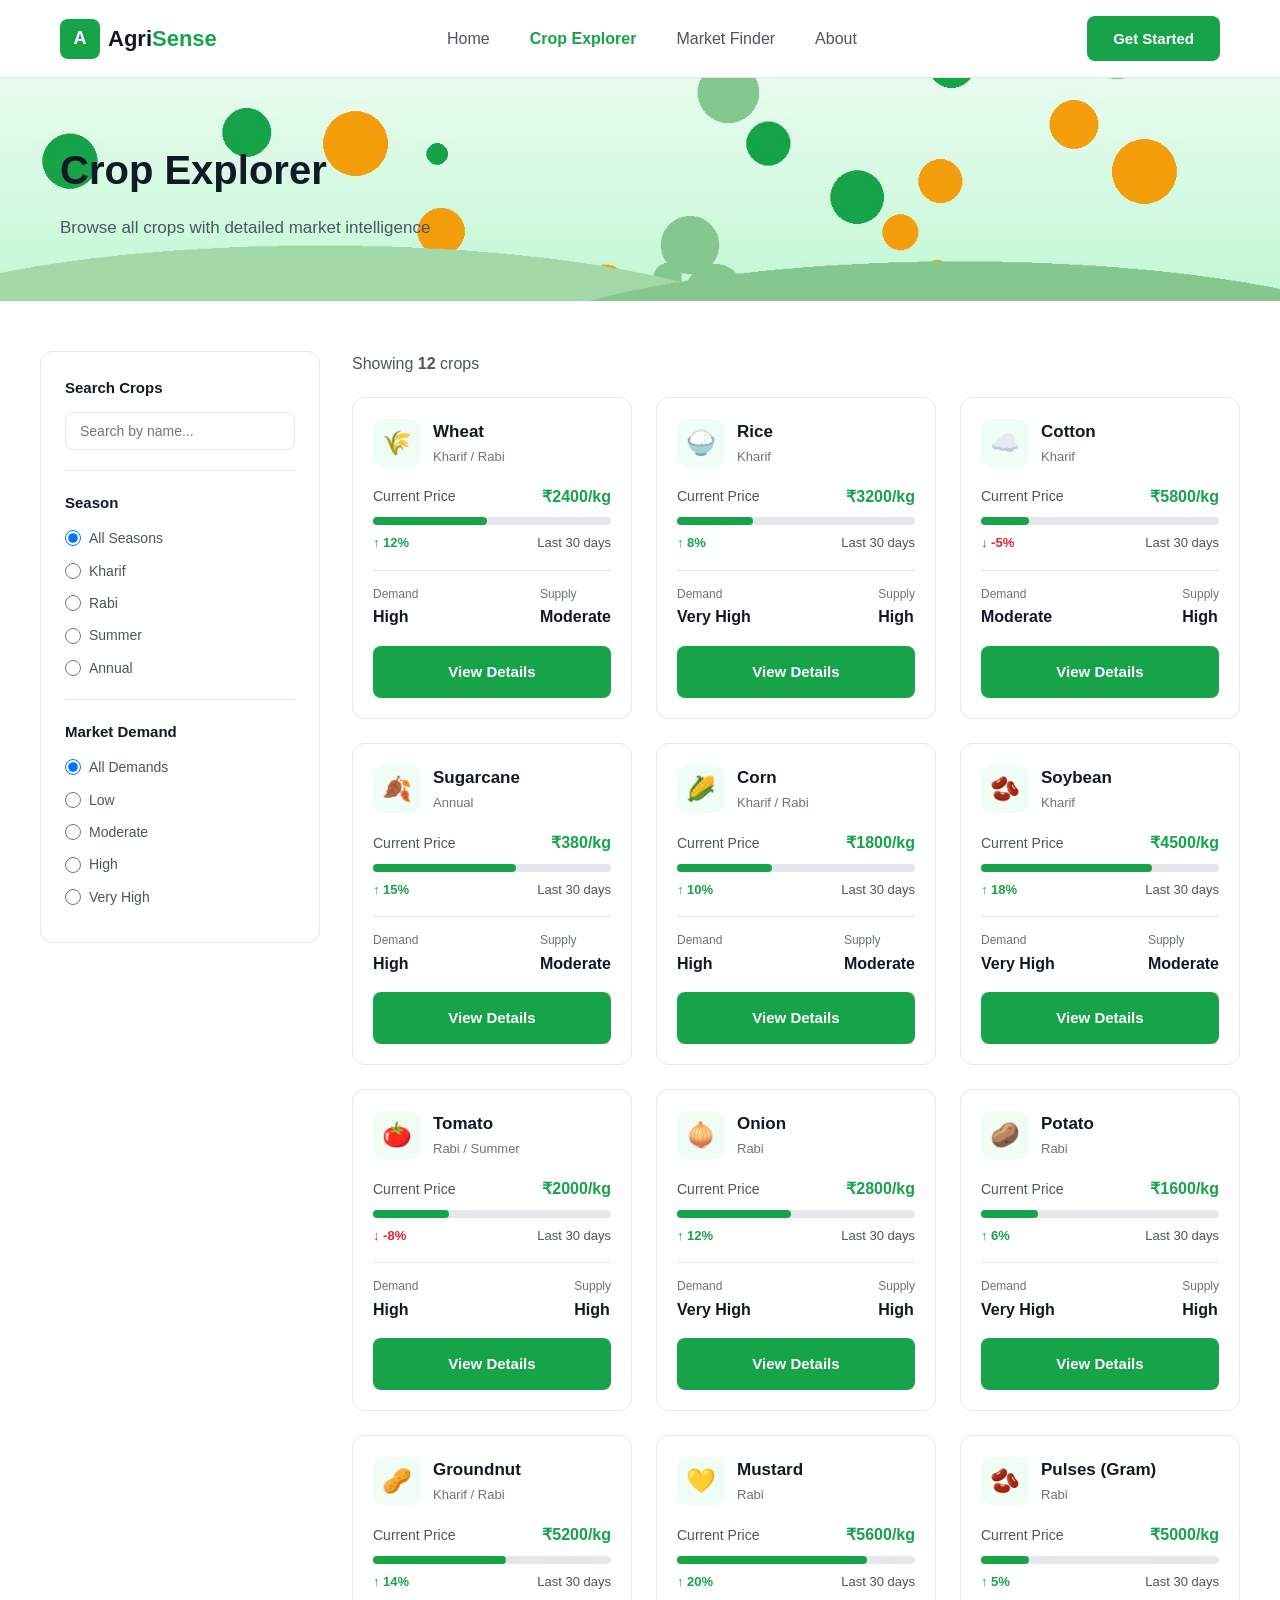
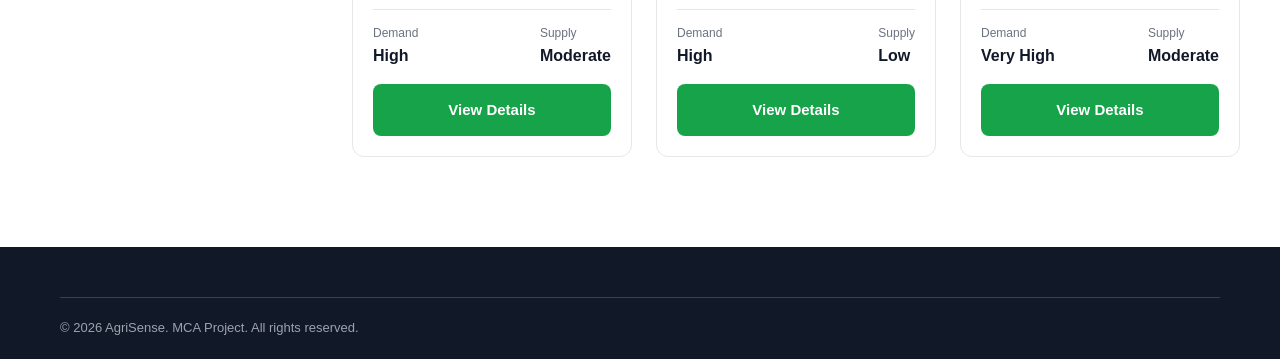
==== crops.html @ e9f4db15 "Initial AgriSense project" ====
<!DOCTYPE html>
<html lang="en">
<head>
  <meta charset="UTF-8">
  <meta name="viewport" content="width=device-width, initial-scale=1.0">
  <title>Crop Explorer - AgriSense</title>
  <link rel="stylesheet" href="css/style.css">
</head>
<body>

  <!-- ============ NAVBAR ============ -->
  <header class="navbar">
    <!-- Hidden checkbox that remembers if the mobile menu is open.
         Pure CSS - no JavaScript involved. -->
    <input type="checkbox" id="navToggle" class="navbar-toggle-checkbox">

    <div class="container navbar-inner">

      <a href="index.html" class="navbar-logo">
        <div class="navbar-logo-box">A</div>
        <span class="navbar-logo-text">Agri<span>Sense</span></span>
      </a>

      <nav class="navbar-menu">
        <a href="index.html" class="navbar-link">Home</a>
        <a href="crops.html" class="navbar-link active">Crop Explorer</a>
        <a href="markets.html" class="navbar-link">Market Finder</a>
        <a href="index.html" class="navbar-link">About</a>
      </nav>

      <div class="navbar-actions">
        <button class="btn btn-primary">Get Started</button>
      </div>

      <!-- Clicking this label checks/unchecks #navToggle above -->
      <label for="navToggle" class="navbar-toggle" aria-label="Toggle menu">
        <span class="navbar-toggle-bar"></span>
        <span class="navbar-toggle-bar"></span>
        <span class="navbar-toggle-bar"></span>
      </label>
    </div>

    <div class="navbar-mobile-menu-wrap">
      <div class="container">
        <nav class="navbar-mobile-menu">
          <a href="index.html" class="navbar-mobile-link">Home</a>
          <a href="crops.html" class="navbar-mobile-link">Crop Explorer</a>
          <a href="markets.html" class="navbar-mobile-link">Market Finder</a>
          <a href="index.html" class="navbar-mobile-link">About</a>
          <button class="btn btn-primary btn-full-width">Get Started</button>
        </nav>
      </div>
    </div>
  </header>

  <!-- ============ PAGE HEADER (with banner image) ============ -->
  <section class="page-header page-header-crops">
    <div class="container">
      <h1>Crop Explorer</h1>
      <p>Browse all crops with detailed market intelligence</p>
    </div>
  </section>

  <!-- ============ FILTERS + CROP GRID ============ -->
  <!-- Note: this is a plain HTML/CSS page, so the search box and
       filters below are for visual layout only. Making them actually
       filter the crops would need JavaScript, which this version
       does not use. -->
  <section class="container page-content">

    <aside class="filter-sidebar">

      <div class="filter-group">
        <h3 class="filter-title">Search Crops</h3>
        <input type="text" class="search-input" placeholder="Search by name...">
      </div>

      <div class="filter-group">
        <h3 class="filter-title">Season</h3>
        <label class="radio-option">
          <input type="radio" name="season" checked>
          <span>All Seasons</span>
        </label>
        <label class="radio-option">
          <input type="radio" name="season">
          <span>Kharif</span>
        </label>
        <label class="radio-option">
          <input type="radio" name="season">
          <span>Rabi</span>
        </label>
        <label class="radio-option">
          <input type="radio" name="season">
          <span>Summer</span>
        </label>
        <label class="radio-option">
          <input type="radio" name="season">
          <span>Annual</span>
        </label>
      </div>

      <div class="filter-group">
        <h3 class="filter-title">Market Demand</h3>
        <label class="radio-option">
          <input type="radio" name="demand" checked>
          <span>All Demands</span>
        </label>
        <label class="radio-option">
          <input type="radio" name="demand">
          <span>Low</span>
        </label>
        <label class="radio-option">
          <input type="radio" name="demand">
          <span>Moderate</span>
        </label>
        <label class="radio-option">
          <input type="radio" name="demand">
          <span>High</span>
        </label>
        <label class="radio-option">
          <input type="radio" name="demand">
          <span>Very High</span>
        </label>
      </div>

    </aside>

    <div class="results-area">

      <div class="results-info-row">
        <p>Showing <strong>12</strong> crops</p>
      </div>

      <div class="crops-list">
        <div class="crop-card">
          <div class="crop-card-top">
            <div class="crop-icon-box">🌾</div>
            <div>
              <h3 class="crop-name">Wheat</h3>
              <p class="crop-season">Kharif / Rabi</p>
            </div>
          </div>

          <div class="crop-price-row">
            <span class="crop-price-label">Current Price</span>
            <span class="crop-price-value">₹2400/kg</span>
          </div>

          <div class="crop-progress-track">
            <div class="crop-progress-fill" style="width:48%;"></div>
          </div>

          <div class="crop-trend-row">
            <span class="crop-trend-up">↑ 12%</span>
            <span>Last 30 days</span>
          </div>

          <div class="crop-extra-row">
            <div>
              <p class="crop-extra-label">Demand</p>
              <p class="crop-extra-value">High</p>
            </div>
            <div>
              <p class="crop-extra-label">Supply</p>
              <p class="crop-extra-value">Moderate</p>
            </div>
          </div>

          <a href="#" class="btn btn-primary btn-full-width">View Details</a>
        </div>

        <div class="crop-card">
          <div class="crop-card-top">
            <div class="crop-icon-box">🍚</div>
            <div>
              <h3 class="crop-name">Rice</h3>
              <p class="crop-season">Kharif</p>
            </div>
          </div>

          <div class="crop-price-row">
            <span class="crop-price-label">Current Price</span>
            <span class="crop-price-value">₹3200/kg</span>
          </div>

          <div class="crop-progress-track">
            <div class="crop-progress-fill" style="width:32%;"></div>
          </div>

          <div class="crop-trend-row">
            <span class="crop-trend-up">↑ 8%</span>
            <span>Last 30 days</span>
          </div>

          <div class="crop-extra-row">
            <div>
              <p class="crop-extra-label">Demand</p>
              <p class="crop-extra-value">Very High</p>
            </div>
            <div>
              <p class="crop-extra-label">Supply</p>
              <p class="crop-extra-value">High</p>
            </div>
          </div>

          <a href="#" class="btn btn-primary btn-full-width">View Details</a>
        </div>

        <div class="crop-card">
          <div class="crop-card-top">
            <div class="crop-icon-box">☁️</div>
            <div>
              <h3 class="crop-name">Cotton</h3>
              <p class="crop-season">Kharif</p>
            </div>
          </div>

          <div class="crop-price-row">
            <span class="crop-price-label">Current Price</span>
            <span class="crop-price-value">₹5800/kg</span>
          </div>

          <div class="crop-progress-track">
            <div class="crop-progress-fill" style="width:20%;"></div>
          </div>

          <div class="crop-trend-row">
            <span class="crop-trend-down">↓ -5%</span>
            <span>Last 30 days</span>
          </div>

          <div class="crop-extra-row">
            <div>
              <p class="crop-extra-label">Demand</p>
              <p class="crop-extra-value">Moderate</p>
            </div>
            <div>
              <p class="crop-extra-label">Supply</p>
              <p class="crop-extra-value">High</p>
            </div>
          </div>

          <a href="#" class="btn btn-primary btn-full-width">View Details</a>
        </div>

        <div class="crop-card">
          <div class="crop-card-top">
            <div class="crop-icon-box">🍂</div>
            <div>
              <h3 class="crop-name">Sugarcane</h3>
              <p class="crop-season">Annual</p>
            </div>
          </div>

          <div class="crop-price-row">
            <span class="crop-price-label">Current Price</span>
            <span class="crop-price-value">₹380/kg</span>
          </div>

          <div class="crop-progress-track">
            <div class="crop-progress-fill" style="width:60%;"></div>
          </div>

          <div class="crop-trend-row">
            <span class="crop-trend-up">↑ 15%</span>
            <span>Last 30 days</span>
          </div>

          <div class="crop-extra-row">
            <div>
              <p class="crop-extra-label">Demand</p>
              <p class="crop-extra-value">High</p>
            </div>
            <div>
              <p class="crop-extra-label">Supply</p>
              <p class="crop-extra-value">Moderate</p>
            </div>
          </div>

          <a href="#" class="btn btn-primary btn-full-width">View Details</a>
        </div>

        <div class="crop-card">
          <div class="crop-card-top">
            <div class="crop-icon-box">🌽</div>
            <div>
              <h3 class="crop-name">Corn</h3>
              <p class="crop-season">Kharif / Rabi</p>
            </div>
          </div>

          <div class="crop-price-row">
            <span class="crop-price-label">Current Price</span>
            <span class="crop-price-value">₹1800/kg</span>
          </div>

          <div class="crop-progress-track">
            <div class="crop-progress-fill" style="width:40%;"></div>
          </div>

          <div class="crop-trend-row">
            <span class="crop-trend-up">↑ 10%</span>
            <span>Last 30 days</span>
          </div>

          <div class="crop-extra-row">
            <div>
              <p class="crop-extra-label">Demand</p>
              <p class="crop-extra-value">High</p>
            </div>
            <div>
              <p class="crop-extra-label">Supply</p>
              <p class="crop-extra-value">Moderate</p>
            </div>
          </div>

          <a href="#" class="btn btn-primary btn-full-width">View Details</a>
        </div>

        <div class="crop-card">
          <div class="crop-card-top">
            <div class="crop-icon-box">🫘</div>
            <div>
              <h3 class="crop-name">Soybean</h3>
              <p class="crop-season">Kharif</p>
            </div>
          </div>

          <div class="crop-price-row">
            <span class="crop-price-label">Current Price</span>
            <span class="crop-price-value">₹4500/kg</span>
          </div>

          <div class="crop-progress-track">
            <div class="crop-progress-fill" style="width:72%;"></div>
          </div>

          <div class="crop-trend-row">
            <span class="crop-trend-up">↑ 18%</span>
            <span>Last 30 days</span>
          </div>

          <div class="crop-extra-row">
            <div>
              <p class="crop-extra-label">Demand</p>
              <p class="crop-extra-value">Very High</p>
            </div>
            <div>
              <p class="crop-extra-label">Supply</p>
              <p class="crop-extra-value">Moderate</p>
            </div>
          </div>

          <a href="#" class="btn btn-primary btn-full-width">View Details</a>
        </div>

        <div class="crop-card">
          <div class="crop-card-top">
            <div class="crop-icon-box">🍅</div>
            <div>
              <h3 class="crop-name">Tomato</h3>
              <p class="crop-season">Rabi / Summer</p>
            </div>
          </div>

          <div class="crop-price-row">
            <span class="crop-price-label">Current Price</span>
            <span class="crop-price-value">₹2000/kg</span>
          </div>

          <div class="crop-progress-track">
            <div class="crop-progress-fill" style="width:32%;"></div>
          </div>

          <div class="crop-trend-row">
            <span class="crop-trend-down">↓ -8%</span>
            <span>Last 30 days</span>
          </div>

          <div class="crop-extra-row">
            <div>
              <p class="crop-extra-label">Demand</p>
              <p class="crop-extra-value">High</p>
            </div>
            <div>
              <p class="crop-extra-label">Supply</p>
              <p class="crop-extra-value">High</p>
            </div>
          </div>

          <a href="#" class="btn btn-primary btn-full-width">View Details</a>
        </div>

        <div class="crop-card">
          <div class="crop-card-top">
            <div class="crop-icon-box">🧅</div>
            <div>
              <h3 class="crop-name">Onion</h3>
              <p class="crop-season">Rabi</p>
            </div>
          </div>

          <div class="crop-price-row">
            <span class="crop-price-label">Current Price</span>
            <span class="crop-price-value">₹2800/kg</span>
          </div>

          <div class="crop-progress-track">
            <div class="crop-progress-fill" style="width:48%;"></div>
          </div>

          <div class="crop-trend-row">
            <span class="crop-trend-up">↑ 12%</span>
            <span>Last 30 days</span>
          </div>

          <div class="crop-extra-row">
            <div>
              <p class="crop-extra-label">Demand</p>
              <p class="crop-extra-value">Very High</p>
            </div>
            <div>
              <p class="crop-extra-label">Supply</p>
              <p class="crop-extra-value">High</p>
            </div>
          </div>

          <a href="#" class="btn btn-primary btn-full-width">View Details</a>
        </div>

        <div class="crop-card">
          <div class="crop-card-top">
            <div class="crop-icon-box">🥔</div>
            <div>
              <h3 class="crop-name">Potato</h3>
              <p class="crop-season">Rabi</p>
            </div>
          </div>

          <div class="crop-price-row">
            <span class="crop-price-label">Current Price</span>
            <span class="crop-price-value">₹1600/kg</span>
          </div>

          <div class="crop-progress-track">
            <div class="crop-progress-fill" style="width:24%;"></div>
          </div>

          <div class="crop-trend-row">
            <span class="crop-trend-up">↑ 6%</span>
            <span>Last 30 days</span>
          </div>

          <div class="crop-extra-row">
            <div>
              <p class="crop-extra-label">Demand</p>
              <p class="crop-extra-value">Very High</p>
            </div>
            <div>
              <p class="crop-extra-label">Supply</p>
              <p class="crop-extra-value">High</p>
            </div>
          </div>

          <a href="#" class="btn btn-primary btn-full-width">View Details</a>
        </div>

        <div class="crop-card">
          <div class="crop-card-top">
            <div class="crop-icon-box">🥜</div>
            <div>
              <h3 class="crop-name">Groundnut</h3>
              <p class="crop-season">Kharif / Rabi</p>
            </div>
          </div>

          <div class="crop-price-row">
            <span class="crop-price-label">Current Price</span>
            <span class="crop-price-value">₹5200/kg</span>
          </div>

          <div class="crop-progress-track">
            <div class="crop-progress-fill" style="width:56%;"></div>
          </div>

          <div class="crop-trend-row">
            <span class="crop-trend-up">↑ 14%</span>
            <span>Last 30 days</span>
          </div>

          <div class="crop-extra-row">
            <div>
              <p class="crop-extra-label">Demand</p>
              <p class="crop-extra-value">High</p>
            </div>
            <div>
              <p class="crop-extra-label">Supply</p>
              <p class="crop-extra-value">Moderate</p>
            </div>
          </div>

          <a href="#" class="btn btn-primary btn-full-width">View Details</a>
        </div>

        <div class="crop-card">
          <div class="crop-card-top">
            <div class="crop-icon-box">💛</div>
            <div>
              <h3 class="crop-name">Mustard</h3>
              <p class="crop-season">Rabi</p>
            </div>
          </div>

          <div class="crop-price-row">
            <span class="crop-price-label">Current Price</span>
            <span class="crop-price-value">₹5600/kg</span>
          </div>

          <div class="crop-progress-track">
            <div class="crop-progress-fill" style="width:80%;"></div>
          </div>

          <div class="crop-trend-row">
            <span class="crop-trend-up">↑ 20%</span>
            <span>Last 30 days</span>
          </div>

          <div class="crop-extra-row">
            <div>
              <p class="crop-extra-label">Demand</p>
              <p class="crop-extra-value">High</p>
            </div>
            <div>
              <p class="crop-extra-label">Supply</p>
              <p class="crop-extra-value">Low</p>
            </div>
          </div>

          <a href="#" class="btn btn-primary btn-full-width">View Details</a>
        </div>

        <div class="crop-card">
          <div class="crop-card-top">
            <div class="crop-icon-box">🫘</div>
            <div>
              <h3 class="crop-name">Pulses (Gram)</h3>
              <p class="crop-season">Rabi</p>
            </div>
          </div>

          <div class="crop-price-row">
            <span class="crop-price-label">Current Price</span>
            <span class="crop-price-value">₹5000/kg</span>
          </div>

          <div class="crop-progress-track">
            <div class="crop-progress-fill" style="width:20%;"></div>
          </div>

          <div class="crop-trend-row">
            <span class="crop-trend-up">↑ 5%</span>
            <span>Last 30 days</span>
          </div>

          <div class="crop-extra-row">
            <div>
              <p class="crop-extra-label">Demand</p>
              <p class="crop-extra-value">Very High</p>
            </div>
            <div>
              <p class="crop-extra-label">Supply</p>
              <p class="crop-extra-value">Moderate</p>
            </div>
          </div>

          <a href="#" class="btn btn-primary btn-full-width">View Details</a>
        </div>
      </div>

    </div>

  </section>

  <!-- ============ FOOTER ============ -->
  <footer class="footer">
    <div class="container">
      <div class="footer-bottom">
        <p>&copy; 2026 AgriSense. MCA Project. All rights reserved.</p>
      </div>
    </div>
  </footer>

</body>
</html>
---- css/style.css ----
/* =====================================================
   AGRISENSE - MAIN STYLESHEET
   Simple, beginner-friendly CSS.
   Only flexbox is used for layout (no CSS grid).
   Colors are kept in one place (below) so they are
   easy to find and change.
===================================================== */

/* -----------------------------------------------------
   1. COLORS (change these to re-theme the whole site)
----------------------------------------------------- */
:root {
  --color-primary: #16a34a;       /* main green */
  --color-primary-dark: #15803d;  /* darker green for hover */
  --color-primary-light: #f0fdf4; /* very light green background */

  --color-secondary: #f59e0b;     /* amber / orange accent */
  --color-secondary-dark: #d97706;

  --color-text-dark: #111827;     /* headings */
  --color-text-gray: #4b5563;     /* normal paragraph text */
  --color-text-light: #6b7280;    /* small / muted text */

  --color-bg-white: #ffffff;
  --color-bg-light: #f9fafb;
  --color-border: #e5e7eb;

  --color-footer-bg: #111827;
  --color-footer-text: #9ca3af;
}

/* -----------------------------------------------------
   2. RESET / BASE STYLES
----------------------------------------------------- */
* {
  margin: 0;
  padding: 0;
  box-sizing: border-box;
}

body {
  font-family: Arial, Helvetica, sans-serif;
  color: var(--color-text-gray);
  background-color: var(--color-bg-white);
  line-height: 1.6;
}

h1, h2, h3, h4 {
  color: var(--color-text-dark);
  font-weight: 700;
  margin-bottom: 12px;
}

h1 { font-size: 40px; }
h2 { font-size: 32px; }
h3 { font-size: 20px; }
h4 { font-size: 18px; }

a {
  text-decoration: none;
  color: inherit;
}

ul {
  list-style: none;
}

img {
  max-width: 100%;
}

/* -----------------------------------------------------
   3. LAYOUT HELPERS
----------------------------------------------------- */
.container {
  max-width: 1200px;
  margin: 0 auto;
  padding: 0 20px;
}

.section {
  padding: 60px 0;
}

.section-light {
  background-color: var(--color-bg-light);
}

.section-heading {
  text-align: center;
  margin-bottom: 40px;
}

.section-heading p {
  max-width: 600px;
  margin: 0 auto;
  font-size: 17px;
}

/* -----------------------------------------------------
   4. BUTTONS
----------------------------------------------------- */
.btn {
  display: inline-block;
  padding: 12px 24px;
  border-radius: 8px;
  font-weight: 600;
  font-size: 15px;
  cursor: pointer;
  border: 2px solid transparent;
  transition: background-color 0.2s ease;
}

.btn-primary {
  background-color: var(--color-primary);
  color: var(--color-bg-white);
}

.btn-primary:hover {
  background-color: var(--color-primary-dark);
}

.btn-outline {
  background-color: transparent;
  color: var(--color-primary);
  border-color: var(--color-primary);
}

.btn-outline:hover {
  background-color: var(--color-primary-light);
}

.btn-secondary {
  background-color: var(--color-secondary);
  color: var(--color-bg-white);
}

.btn-secondary:hover {
  background-color: var(--color-secondary-dark);
}

.btn-full-width {
  width: 100%;
  text-align: center;
}

/* -----------------------------------------------------
   5. NAVBAR
----------------------------------------------------- */
.navbar {
  background-color: var(--color-bg-white);
  border-bottom: 1px solid var(--color-border);
  position: sticky;
  top: 0;
  z-index: 100;
}

.navbar-inner {
  display: flex;
  align-items: center;
  justify-content: space-between;
  padding-top: 16px;
  padding-bottom: 16px;
}

.navbar-logo {
  display: flex;
  align-items: center;
  gap: 8px;
}

.navbar-logo-box {
  width: 40px;
  height: 40px;
  background-color: var(--color-primary);
  border-radius: 8px;
  display: flex;
  align-items: center;
  justify-content: center;
  color: var(--color-bg-white);
  font-weight: 700;
  font-size: 18px;
}

.navbar-logo-text {
  font-size: 22px;
  font-weight: 700;
  color: var(--color-text-dark);
}

.navbar-logo-text span {
  color: var(--color-primary);
}

.navbar-menu {
  display: flex;
  align-items: center;
  gap: 8px;
}

.navbar-link {
  padding: 8px 16px;
  border-radius: 8px;
  color: var(--color-text-gray);
  font-weight: 500;
}

.navbar-link:hover {
  background-color: var(--color-primary-light);
  color: var(--color-primary);
}

.navbar-link.active {
  color: var(--color-primary);
  font-weight: 700;
}

.navbar-actions {
  display: flex;
  align-items: center;
  gap: 12px;
}

/* Hamburger button - hidden on desktop, shown on mobile.
   This is a <label> for the hidden checkbox below, so it
   works with pure CSS (no JavaScript needed). */
.navbar-toggle {
  display: none;
  flex-direction: column;
  gap: 5px;
  background: none;
  border: none;
  cursor: pointer;
  padding: 8px;
}

.navbar-toggle-bar {
  width: 24px;
  height: 3px;
  background-color: var(--color-text-dark);
  border-radius: 2px;
}

/* Hidden checkbox that remembers "menu open / closed".
   Clicking the label above (.navbar-toggle) checks/unchecks it. */
.navbar-toggle-checkbox {
  display: none;
}

/* Mobile dropdown menu - hidden by default */
.navbar-mobile-menu {
  display: none;
  flex-direction: column;
  gap: 8px;
  padding: 16px 0;
  border-top: 1px solid var(--color-border);
}

/* When the hidden checkbox is checked, show the mobile menu.
   This is pure CSS - no JavaScript involved. */
.navbar-toggle-checkbox:checked ~ .navbar-mobile-menu-wrap .navbar-mobile-menu {
  display: flex;
}

.navbar-mobile-link {
  padding: 10px 16px;
  border-radius: 8px;
  color: var(--color-text-gray);
  font-weight: 500;
}

.navbar-mobile-link:hover {
  background-color: var(--color-primary-light);
  color: var(--color-primary);
}

/* -----------------------------------------------------
   6. HERO SECTION (home page top banner)
----------------------------------------------------- */
.hero {
  background-color: var(--color-primary-light);
  padding: 70px 0;
}

.hero-inner {
  display: flex;
  flex-wrap: wrap;
  align-items: center;
  gap: 40px;
}

.hero-content {
  flex: 1 1 450px;
}

.hero-tag {
  color: var(--color-primary);
  font-weight: 700;
  margin-bottom: 8px;
}

.hero-title {
  font-size: 44px;
  margin-bottom: 20px;
}

.hero-text {
  font-size: 17px;
  margin-bottom: 28px;
}

.hero-buttons {
  display: flex;
  flex-wrap: wrap;
  gap: 16px;
  margin-bottom: 40px;
}

.hero-stats {
  display: flex;
  flex-wrap: wrap;
  gap: 24px;
  border-top: 1px solid var(--color-border);
  padding-top: 24px;
}

.hero-stat-number {
  font-size: 26px;
  font-weight: 700;
  color: var(--color-primary);
}

.hero-stat-label {
  font-size: 14px;
  color: var(--color-text-light);
}

.hero-image-box {
  flex: 1 1 400px;
  border-radius: 16px;
  overflow: hidden;
}

/* The actual banner picture inside the hero box */
.hero-image-box img {
  width: 100%;
  height: 100%;
  min-height: 320px;
  display: block;
  object-fit: cover;
  border-radius: 16px;
}

/* -----------------------------------------------------
   7. FEATURES SECTION (feature cards)
----------------------------------------------------- */
.features-list {
  display: flex;
  flex-wrap: wrap;
  gap: 24px;
}

.feature-card {
  flex: 1 1 300px;
  background-color: var(--color-bg-white);
  border: 1px solid var(--color-border);
  border-radius: 12px;
  padding: 28px;
}

.feature-icon {
  font-size: 40px;
  margin-bottom: 16px;
}

.feature-title {
  margin-bottom: 8px;
}

/* -----------------------------------------------------
   8. CROP CARD (used on home page and crop explorer)
----------------------------------------------------- */
.crops-list {
  display: flex;
  flex-wrap: wrap;
  gap: 24px;
}

.crop-card {
  flex: 1 1 280px;
  max-width: 340px;
  background-color: var(--color-bg-white);
  border: 1px solid var(--color-border);
  border-radius: 12px;
  padding: 20px;
}

.crop-card-top {
  display: flex;
  align-items: center;
  gap: 12px;
  margin-bottom: 16px;
}

.crop-icon-box {
  width: 48px;
  height: 48px;
  background-color: var(--color-primary-light);
  border-radius: 10px;
  display: flex;
  align-items: center;
  justify-content: center;
  font-size: 24px;
}

.crop-name {
  font-size: 17px;
  margin-bottom: 2px;
}

.crop-season {
  font-size: 13px;
  color: var(--color-text-light);
}

.crop-price-row {
  display: flex;
  justify-content: space-between;
  align-items: center;
  margin-bottom: 8px;
}

.crop-price-label {
  font-size: 14px;
}

.crop-price-value {
  font-weight: 700;
  color: var(--color-primary);
}

/* simple progress bar showing price change */
.crop-progress-track {
  width: 100%;
  height: 8px;
  background-color: var(--color-border);
  border-radius: 8px;
  margin-bottom: 8px;
}

.crop-progress-fill {
  height: 8px;
  background-color: var(--color-primary);
  border-radius: 8px;
}

.crop-trend-row {
  display: flex;
  justify-content: space-between;
  font-size: 13px;
  margin-bottom: 16px;
}

.crop-trend-up {
  color: #16a34a;
  font-weight: 600;
}

.crop-trend-down {
  color: #dc2626;
  font-weight: 600;
}

.crop-extra-row {
  display: flex;
  justify-content: space-between;
  border-top: 1px solid var(--color-border);
  padding-top: 14px;
  margin-bottom: 16px;
}

.crop-extra-label {
  font-size: 12px;
  color: var(--color-text-light);
}

.crop-extra-value {
  font-weight: 600;
  color: var(--color-text-dark);
}

/* -----------------------------------------------------
   9. CTA SECTION (call to action banner)
----------------------------------------------------- */
.cta-section {
  background-color: var(--color-primary);
  padding: 60px 0;
  text-align: center;
  color: var(--color-bg-white);
}

.cta-section h2 {
  color: var(--color-bg-white);
}

.cta-section p {
  color: #dcfce7;
  max-width: 600px;
  margin: 0 auto 24px auto;
}

.cta-buttons {
  display: flex;
  flex-wrap: wrap;
  justify-content: center;
  gap: 16px;
}

.cta-buttons .btn-primary {
  background-color: var(--color-bg-white);
  color: var(--color-primary);
}

.cta-buttons .btn-primary:hover {
  background-color: var(--color-primary-light);
}

.cta-buttons .btn-outline {
  border-color: var(--color-bg-white);
  color: var(--color-bg-white);
}

.cta-buttons .btn-outline:hover {
  background-color: var(--color-primary-dark);
}

/* -----------------------------------------------------
   10. TESTIMONIALS SECTION
----------------------------------------------------- */
.testimonials-list {
  display: flex;
  flex-wrap: wrap;
  gap: 24px;
}

.testimonial-card {
  flex: 1 1 300px;
  background-color: var(--color-bg-white);
  border: 1px solid var(--color-border);
  border-radius: 12px;
  padding: 24px;
}

.testimonial-stars {
  color: #facc15;
  font-size: 16px;
  margin-bottom: 12px;
}

.testimonial-text {
  margin-bottom: 16px;
  font-style: italic;
}

.testimonial-author {
  display: flex;
  align-items: center;
  gap: 12px;
}

.testimonial-avatar {
  width: 40px;
  height: 40px;
  background-color: var(--color-primary-light);
  border-radius: 50%;
  display: flex;
  align-items: center;
  justify-content: center;
}

.testimonial-name {
  font-weight: 600;
  color: var(--color-text-dark);
  font-size: 14px;
}

.testimonial-location {
  font-size: 13px;
  color: var(--color-text-light);
}

/* -----------------------------------------------------
   11. FOOTER
----------------------------------------------------- */
.footer {
  background-color: var(--color-footer-bg);
  color: var(--color-footer-text);
  padding: 50px 0 20px 0;
  margin-top: 40px;
}

.footer-top {
  display: flex;
  flex-wrap: wrap;
  gap: 32px;
  margin-bottom: 32px;
}

.footer-column {
  flex: 1 1 200px;
}

.footer-brand {
  display: flex;
  align-items: center;
  gap: 8px;
  margin-bottom: 12px;
}

.footer-brand-text {
  color: var(--color-bg-white);
  font-size: 18px;
  font-weight: 700;
}

.footer-heading {
  color: var(--color-bg-white);
  font-size: 15px;
  margin-bottom: 14px;
}

.footer-column ul li {
  margin-bottom: 10px;
  font-size: 14px;
}

.footer-column ul li a:hover {
  color: var(--color-primary);
}

.footer-bottom {
  border-top: 1px solid #374151;
  padding-top: 20px;
  display: flex;
  flex-wrap: wrap;
  justify-content: space-between;
  align-items: center;
  gap: 12px;
  font-size: 13px;
}

/* -----------------------------------------------------
   12. PAGE HEADER (used on Crop Explorer & Market Finder)
----------------------------------------------------- */
.page-header {
  background-color: var(--color-primary-light);
  background-size: cover;
  background-position: center;
  padding: 60px 0;
}

.page-header p {
  font-size: 17px;
}

/* Different banner picture for each page */
.page-header-crops {
  background-image: url("../images/banner-crops.jpg");
}

.page-header-markets {
  background-image: url("../images/banner-markets.jpg");
}

/* -----------------------------------------------------
   13. FILTER SIDEBAR + PAGE CONTENT LAYOUT
----------------------------------------------------- */
.page-content {
  display: flex;
  flex-wrap: wrap;
  gap: 32px;
  padding: 50px 0;
}

.filter-sidebar {
  flex: 1 1 260px;
  max-width: 280px;
  background-color: var(--color-bg-white);
  border: 1px solid var(--color-border);
  border-radius: 12px;
  padding: 24px;
  align-self: flex-start;
}

.filter-group {
  border-top: 1px solid var(--color-border);
  padding-top: 20px;
  margin-top: 20px;
}

.filter-group:first-child {
  border-top: none;
  padding-top: 0;
  margin-top: 0;
}

.filter-title {
  font-size: 15px;
  margin-bottom: 12px;
}

.search-input,
.select-input {
  width: 100%;
  padding: 10px 14px;
  border: 1px solid var(--color-border);
  border-radius: 8px;
  font-size: 14px;
  color: var(--color-text-gray);
}

.radio-option {
  display: flex;
  align-items: center;
  gap: 8px;
  margin-bottom: 10px;
  cursor: pointer;
  font-size: 14px;
}

.radio-option input {
  width: 16px;
  height: 16px;
}

.results-area {
  flex: 3 1 600px;
}

.results-info-row {
  display: flex;
  flex-wrap: wrap;
  justify-content: space-between;
  align-items: center;
  gap: 12px;
  margin-bottom: 20px;
}

.no-results {
  text-align: center;
  padding: 50px 0;
}

.no-results p {
  margin-bottom: 16px;
  font-size: 17px;
}

/* -----------------------------------------------------
   14. MARKET CARD (Market Finder page)
----------------------------------------------------- */
.market-card {
  background-color: var(--color-bg-white);
  border: 1px solid var(--color-border);
  border-radius: 12px;
  padding: 20px;
  margin-bottom: 16px;
}

.market-card-row {
  display: flex;
  flex-wrap: wrap;
  gap: 20px;
  align-items: center;
}

.market-card-cell {
  flex: 1 1 160px;
}

.market-detail-label {
  font-size: 13px;
  color: var(--color-text-light);
  margin-bottom: 4px;
}

.market-detail-value {
  font-weight: 600;
  color: var(--color-text-dark);
}

.market-price-value {
  font-weight: 700;
  color: var(--color-primary);
}

/* -----------------------------------------------------
   15. MARKET INSIGHTS STATS (bottom of Market Finder page)
----------------------------------------------------- */
.insights-list {
  display: flex;
  flex-wrap: wrap;
  gap: 20px;
}

.insight-card {
  flex: 1 1 220px;
  background-color: var(--color-bg-white);
  border: 1px solid var(--color-border);
  border-radius: 12px;
  padding: 20px;
}

.insight-label {
  font-size: 13px;
  color: var(--color-text-light);
  margin-bottom: 6px;
}

.insight-number {
  font-size: 26px;
  font-weight: 700;
  color: var(--color-primary);
  margin-bottom: 6px;
}

.insight-sub {
  font-size: 13px;
}

/* -----------------------------------------------------
   16. RESPONSIVE - MOBILE STYLES
----------------------------------------------------- */
@media (max-width: 768px) {
  .navbar-menu,
  .navbar-actions {
    display: none;
  }

  .navbar-toggle {
    display: flex;
  }

  h1 { font-size: 30px; }
  h2 { font-size: 26px; }

  .hero-title {
    font-size: 32px;
  }
}
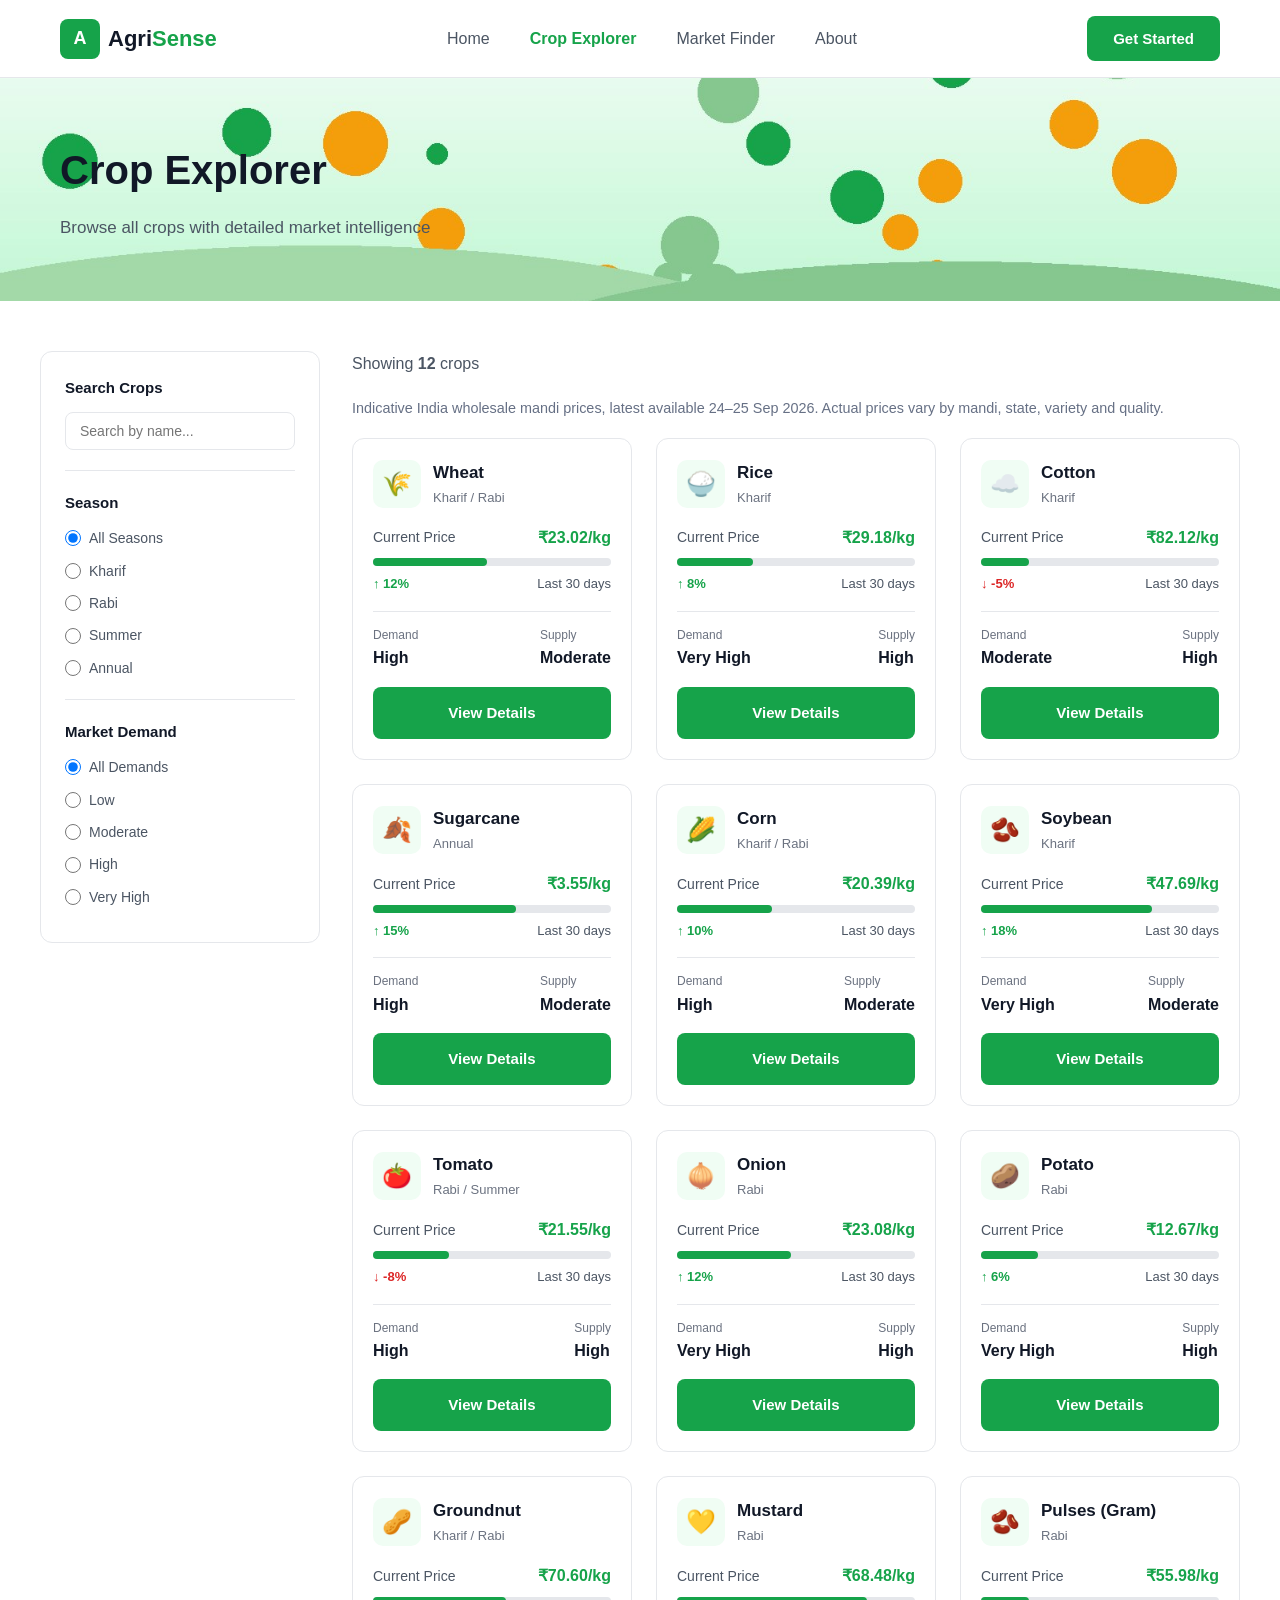
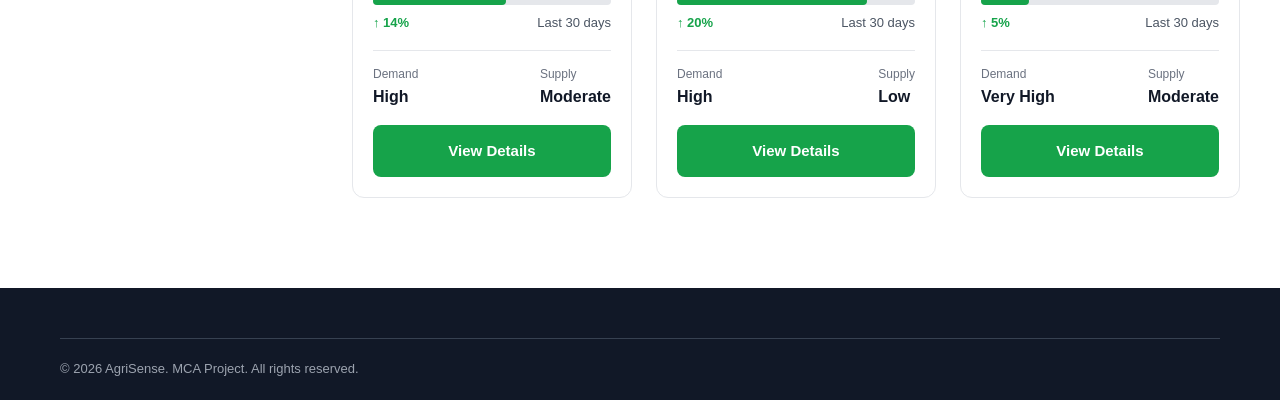
==== commit a93adf0e: "Update crop prices" ====
--- a/crops.html
+++ b/crops.html
@@ -131,6 +131,11 @@
         <p>Showing <strong>12</strong> crops</p>
       </div>
 
+      <p style="margin: 0 0 18px; color: #667085; font-size: 0.9rem;">
+        Indicative India wholesale mandi prices, latest available 24–25 Sep 2026.
+        Actual prices vary by mandi, state, variety and quality.
+      </p>
+
       <div class="crops-list">
         <div class="crop-card">
           <div class="crop-card-top">
@@ -143,7 +148,7 @@
 
           <div class="crop-price-row">
             <span class="crop-price-label">Current Price</span>
-            <span class="crop-price-value">₹2400/kg</span>
+            <span class="crop-price-value">₹23.02/kg</span>
           </div>
 
           <div class="crop-progress-track">
@@ -180,7 +185,7 @@
 
           <div class="crop-price-row">
             <span class="crop-price-label">Current Price</span>
-            <span class="crop-price-value">₹3200/kg</span>
+            <span class="crop-price-value">₹29.18/kg</span>
           </div>
 
           <div class="crop-progress-track">
@@ -217,7 +222,7 @@
 
           <div class="crop-price-row">
             <span class="crop-price-label">Current Price</span>
-            <span class="crop-price-value">₹5800/kg</span>
+            <span class="crop-price-value">₹82.12/kg</span>
           </div>
 
           <div class="crop-progress-track">
@@ -254,7 +259,7 @@
 
           <div class="crop-price-row">
             <span class="crop-price-label">Current Price</span>
-            <span class="crop-price-value">₹380/kg</span>
+            <span class="crop-price-value">₹3.55/kg</span>
           </div>
 
           <div class="crop-progress-track">
@@ -291,7 +296,7 @@
 
           <div class="crop-price-row">
             <span class="crop-price-label">Current Price</span>
-            <span class="crop-price-value">₹1800/kg</span>
+            <span class="crop-price-value">₹20.39/kg</span>
           </div>
 
           <div class="crop-progress-track">
@@ -328,7 +333,7 @@
 
           <div class="crop-price-row">
             <span class="crop-price-label">Current Price</span>
-            <span class="crop-price-value">₹4500/kg</span>
+            <span class="crop-price-value">₹47.69/kg</span>
           </div>
 
           <div class="crop-progress-track">
@@ -365,7 +370,7 @@
 
           <div class="crop-price-row">
             <span class="crop-price-label">Current Price</span>
-            <span class="crop-price-value">₹2000/kg</span>
+            <span class="crop-price-value">₹21.55/kg</span>
           </div>
 
           <div class="crop-progress-track">
@@ -402,7 +407,7 @@
 
           <div class="crop-price-row">
             <span class="crop-price-label">Current Price</span>
-            <span class="crop-price-value">₹2800/kg</span>
+            <span class="crop-price-value">₹23.08/kg</span>
           </div>
 
           <div class="crop-progress-track">
@@ -439,7 +444,7 @@
 
           <div class="crop-price-row">
             <span class="crop-price-label">Current Price</span>
-            <span class="crop-price-value">₹1600/kg</span>
+            <span class="crop-price-value">₹12.67/kg</span>
           </div>
 
           <div class="crop-progress-track">
@@ -476,7 +481,7 @@
 
           <div class="crop-price-row">
             <span class="crop-price-label">Current Price</span>
-            <span class="crop-price-value">₹5200/kg</span>
+            <span class="crop-price-value">₹70.60/kg</span>
           </div>
 
           <div class="crop-progress-track">
@@ -513,7 +518,7 @@
 
           <div class="crop-price-row">
             <span class="crop-price-label">Current Price</span>
-            <span class="crop-price-value">₹5600/kg</span>
+            <span class="crop-price-value">₹68.48/kg</span>
           </div>
 
           <div class="crop-progress-track">
@@ -550,7 +555,7 @@
 
           <div class="crop-price-row">
             <span class="crop-price-label">Current Price</span>
-            <span class="crop-price-value">₹5000/kg</span>
+            <span class="crop-price-value">₹55.98/kg</span>
           </div>
 
           <div class="crop-progress-track">
@@ -591,4 +596,4 @@
   </footer>
 
 </body>
-</html>
+</html>
